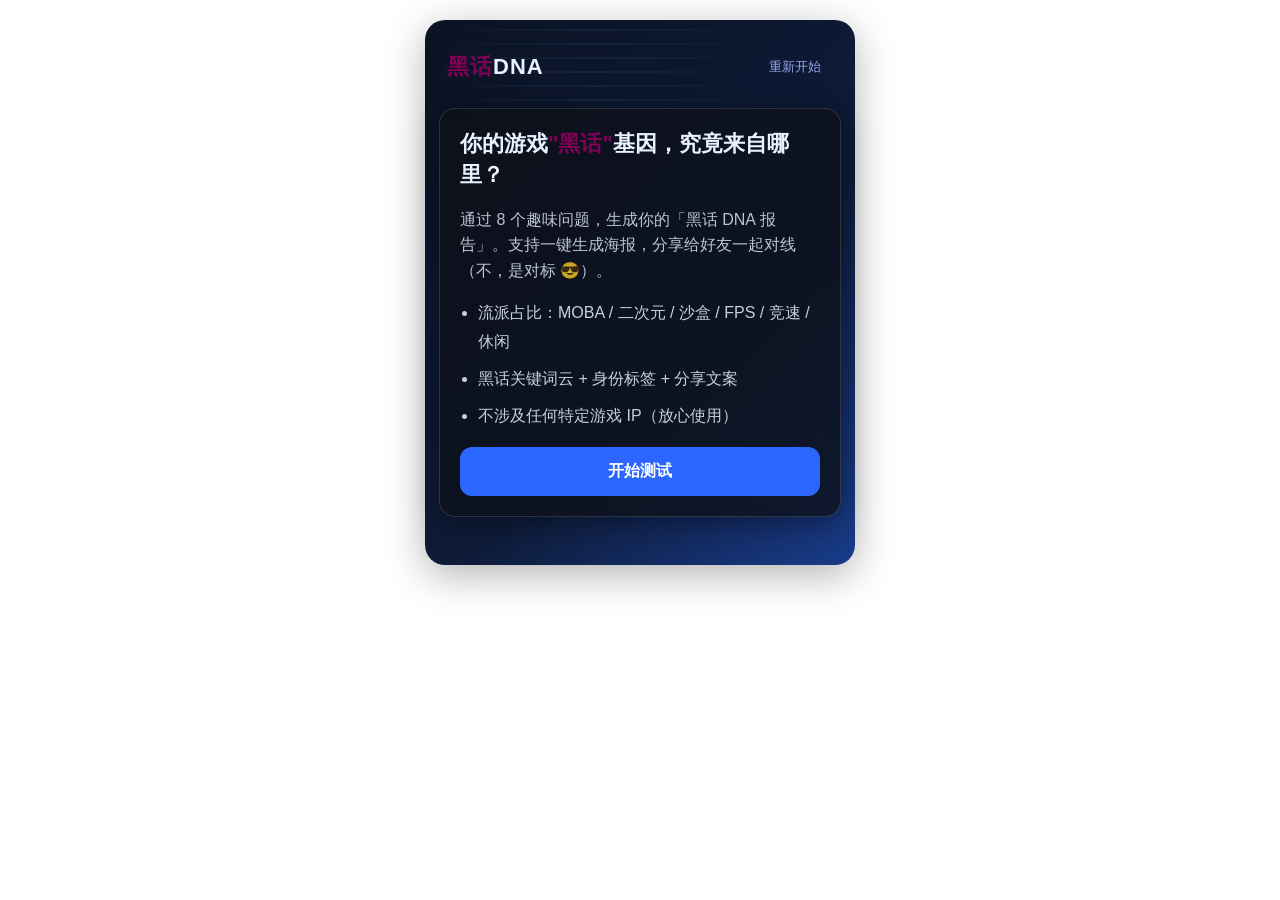
==== assets/blackspeak-dna.html @ cced80a9 "Sync Blackspeak DNA module integration and responsive fixes" ====
<!DOCTYPE html>
<html lang="zh-CN">
<head>
    <meta charset="UTF-8">
    <meta name="viewport" content="width=device-width, initial-scale=1.0">
    <title>黑话DNA测试</title>
    <style>
        body {
            margin: 0;
            padding: 0;
            box-sizing: border-box;
        }
        
        *, *::before, *::after {
            box-sizing: inherit;
        }
        
        /* 黑话DNA测试模块样式 */
        .blackspeak-dna-container {
            max-width: 430px;
            margin: 20px auto;
            padding: 16px 14px 48px;
            position: relative;
            background: linear-gradient(135deg, #0b1222, #0e1c3a 60%, #183b8a);
            border-radius: 20px;
            color: #E8F1FF;
            font-family: -apple-system, BlinkMacSystemFont, 'Segoe UI', Roboto, sans-serif;
            box-shadow: 0 10px 40px rgba(0, 0, 0, 0.3);
            box-sizing: border-box;
        }

        .dna-deco {
            position: absolute;
            left: 0;
            right: 0;
            top: 0;
            height: 200px;
            pointer-events: none;
            opacity: 0.6;
        }

        .dna-header {
            display: flex;
            justify-content: space-between;
            align-items: center;
            padding: 14px 8px 8px;
            position: relative;
            z-index: 2;
        }

        .dna-title {
            font-size: 22px;
            font-weight: 800;
            letter-spacing: 1px;
        }

        .dna-accent {
            color: #7F0056;
        }

        .dna-reset-btn {
            background: none;
            border: none;
            color: #9fb5ff;
            opacity: 0.9;
            cursor: pointer;
            padding: 8px 12px;
            border-radius: 8px;
            transition: all 0.3s ease;
        }

        .dna-reset-btn:hover {
            background: rgba(255, 255, 255, 0.1);
            opacity: 1;
        }

        .dna-card {
            background: rgba(13, 17, 26, 0.8);
            border: 1px solid rgba(255, 255, 255, 0.14);
            border-radius: 16px;
            padding: 20px;
            margin-top: 16px;
            backdrop-filter: blur(6px);
            box-shadow: 0 6px 30px rgba(0, 0, 0, 0.4);
            position: relative;
            z-index: 2;
        }

        .dna-big-text {
            font-size: 22px;
            line-height: 1.4;
            font-weight: 800;
            margin-bottom: 12px;
        }

        .dna-muted {
            opacity: 0.8;
            line-height: 1.6;
            margin-bottom: 16px;
        }

        .dna-bullets {
            opacity: 0.85;
            line-height: 1.8;
            margin: 8px 0 16px 18px;
            padding-left: 0;
        }

        .dna-bullets li {
            margin-bottom: 8px;
        }

        .dna-primary-btn {
            background: #2b67ff;
            border: none;
            color: #fff;
            padding: 14px 24px;
            border-radius: 12px;
            font-weight: 700;
            cursor: pointer;
            font-size: 16px;
            width: 100%;
            transition: all 0.3s ease;
        }

        .dna-primary-btn:hover {
            background: #1e4fd9;
            transform: translateY(-2px);
            box-shadow: 0 8px 25px rgba(43, 103, 255, 0.3);
        }

        .dna-step {
            opacity: 0.8;
            font-size: 12px;
            margin-bottom: 8px;
        }

        .dna-qtitle {
            font-size: 18px;
            font-weight: 800;
            margin-bottom: 10px;
        }

        .dna-qsub {
            opacity: 0.7;
            margin-bottom: 12px;
        }

        .dna-options {
            display: grid;
            grid-template-columns: 1fr;
            gap: 10px;
            margin-bottom: 16px;
        }

        .dna-option {
            width: 100%;
            text-align: left;
            background: rgba(255, 255, 255, 0.08);
            border: 1px solid rgba(255, 255, 255, 0.18);
            border-radius: 12px;
            padding: 12px 14px;
            color: #e8f1ff;
            cursor: pointer;
            transition: all 0.3s ease;
        }

        .dna-option:hover {
            background: rgba(255, 255, 255, 0.12);
        }

        .dna-option.active {
            outline: 2px solid #5cc3ff;
            background: rgba(255, 255, 255, 0.14);
        }

        .dna-actions {
            display: flex;
            gap: 10px;
            justify-content: space-between;
            margin-top: 14px;
        }

        .dna-ghost-btn {
            background: rgba(255, 255, 255, 0.12);
            border: 1px solid rgba(255, 255, 255, 0.22);
            color: #dce7ff;
            padding: 12px 16px;
            border-radius: 12px;
            cursor: pointer;
            transition: all 0.3s ease;
        }

        .dna-ghost-btn:hover {
            background: rgba(255, 255, 255, 0.18);
        }

        .dna-ghost-btn:disabled {
            opacity: 0.5;
            cursor: not-allowed;
        }

        .dna-progress {
            height: 6px;
            background: rgba(255, 255, 255, 0.12);
            border-radius: 99px;
            margin-top: 10px;
            overflow: hidden;
        }

        .dna-progress-bar {
            height: 100%;
            border-radius: 99px;
            background: #5cc3ff;
            transition: width 0.3s ease;
        }

        .dna-report-title {
            font-weight: 900;
            font-size: 18px;
            margin-bottom: 16px;
            letter-spacing: 0.5px;
            text-align: center;
        }

        .dna-ring-wrap {
            position: relative;
            width: 200px;
            height: 200px;
            margin: 20px auto;
        }

        .dna-ring-center {
            position: absolute;
            left: 0;
            top: 0;
            width: 100%;
            height: 100%;
            display: flex;
            flex-direction: column;
            align-items: center;
            justify-content: center;
        }

        .dna-center-label {
            opacity: 0.6;
            font-size: 12px;
        }

        .dna-center-genre {
            font-size: 22px;
            font-weight: 900;
            margin-top: 2px;
            color: #5cc3ff;
        }

        .dna-center-percent {
            opacity: 0.9;
            margin-top: 4px;
        }

        .dna-badges {
            display: flex;
            gap: 8px;
            flex-wrap: wrap;
            justify-content: center;
            margin: 16px 0;
        }

        .dna-badge {
            display: flex;
            align-items: center;
            gap: 6px;
            background: rgba(255, 255, 255, 0.1);
            border: 1px solid rgba(255, 255, 255, 0.18);
            padding: 6px 10px;
            border-radius: 9999px;
            font-size: 14px;
        }

        .dna-badge-dot {
            width: 6px;
            height: 6px;
            border-radius: 6px;
            background: #5cc3ff;
        }

        .dna-tag-cloud {
            display: flex;
            flex-wrap: wrap;
            gap: 8px;
            justify-content: center;
            margin: 16px 0;
        }

        .dna-chip {
            background: rgba(255, 255, 255, 0.1);
            border: 1px solid rgba(255, 255, 255, 0.18);
            padding: 6px 10px;
            border-radius: 999px;
            font-size: 12px;
        }

        .dna-panel {
            background: rgba(0, 0, 0, 0.26);
            border: 1px dashed rgba(255, 255, 255, 0.26);
            border-radius: 12px;
            padding: 12px;
            margin-top: 12px;
        }

        .dna-panel-title {
            opacity: 0.7;
            margin-bottom: 6px;
            font-size: 12px;
            font-weight: 600;
        }

        .dna-jargon {
            opacity: 0.95;
            line-height: 1.7;
        }

        .dna-copy {
            opacity: 0.9;
            line-height: 1.6;
        }

        /* 响应式设计 */
        @media (max-width: 768px) {
            .blackspeak-dna-container {
                padding: 16px;
                min-height: auto;
            }
            
            .dna-card {
                padding: 24px;
                margin: 16px 0;
            }
            
            .dna-title {
                font-size: 24px;
            }
            
            .dna-center-percent {
                font-size: 36px;
            }
            
            .dna-badges {
                gap: 8px;
            }
            
            .dna-badge {
                font-size: 12px;
                padding: 6px 12px;
            }
        }
        
        @media (max-width: 480px) {
            .blackspeak-dna-container {
                margin: 10px;
                padding: 12px 10px 32px;
                min-height: auto;
            }

            .dna-title {
                font-size: 20px;
            }

            .dna-big-text {
                font-size: 20px;
            }

            .dna-card {
                padding: 16px;
            }
            
            .dna-center-percent {
                font-size: 32px;
            }
            
            .dna-button-group {
                flex-direction: column;
            }
            
            .dna-option {
                padding: 14px 16px;
                font-size: 15px;
            }
            
            .dna-question-title {
                font-size: 20px;
            }
        }

        /* 隐藏类 */
        .dna-hidden {
            display: none;
        }
    </style>
</head>
<body>
    <div class="blackspeak-dna-container" id="dnaContainer">
        <!-- 装饰背景 -->
        <svg class="dna-deco" viewBox="0 0 375 200" preserveAspectRatio="none" aria-hidden="true">
            <defs>
                <linearGradient id="glow" x1="0" y1="0" x2="1" y2="0">
                    <stop offset="0%" stop-color="#5cc3ff" stop-opacity="0.0" />
                    <stop offset="50%" stop-color="#5cc3ff" stop-opacity="0.3" />
                    <stop offset="100%" stop-color="#5cc3ff" stop-opacity="0" />
                </linearGradient>
            </defs>
            <path d="M0 10 H 320 q 20 0 20 20 V 200" stroke="url(#glow)" stroke-width="1" fill="none" />
            <path d="M0 24 H 320 q 20 0 20 20 V 200" stroke="url(#glow)" stroke-width="1" fill="none" />
            <path d="M0 38 H 320 q 20 0 20 20 V 200" stroke="url(#glow)" stroke-width="1" fill="none" />
            <path d="M0 52 H 320 q 20 0 20 20 V 200" stroke="url(#glow)" stroke-width="1" fill="none" />
            <path d="M0 66 H 320 q 20 0 20 20 V 200" stroke="url(#glow)" stroke-width="1" fill="none" />
            <path d="M0 80 H 320 q 20 0 20 20 V 200" stroke="url(#glow)" stroke-width="1" fill="none" />
        </svg>

        <!-- 头部 -->
        <div class="dna-header">
            <div class="dna-title">
                <span class="dna-accent">黑话</span>DNA
            </div>
            <button class="dna-reset-btn" onclick="resetTest()">重新开始</button>
        </div>

        <!-- 介绍页面 -->
        <div class="dna-card" id="introCard">
            <div class="dna-big-text">
                你的游戏<span class="dna-accent">"黑话"</span>基因，究竟来自哪里？
            </div>
            <p class="dna-muted">通过 8 个趣味问题，生成你的「黑话 DNA 报告」。支持一键生成海报，分享给好友一起对线（不，是对标 😎）。</p>
            <ul class="dna-bullets">
                <li>流派占比：MOBA / 二次元 / 沙盒 / FPS / 竞速 / 休闲</li>
                <li>黑话关键词云 + 身份标签 + 分享文案</li>
                <li>不涉及任何特定游戏 IP（放心使用）</li>
            </ul>
            <button class="dna-primary-btn" onclick="startTest()">开始测试</button>
        </div>

        <!-- 问题页面 -->
        <div class="dna-card dna-hidden" id="quizCard">
            <div class="dna-step" id="stepInfo">问题 1 / 8</div>
            <div class="dna-qtitle" id="questionTitle">你最喜欢哪种游戏类型？</div>
            <div class="dna-qsub dna-hidden" id="questionSubtitle"></div>
            <div class="dna-options" id="optionsContainer">
                <!-- 选项将通过JavaScript动态生成 -->
            </div>
            <div class="dna-actions">
                <button class="dna-ghost-btn" onclick="prevQuestion()" id="prevBtn" disabled>上一步</button>
                <button class="dna-primary-btn" onclick="nextQuestion()" id="nextBtn" disabled>下一步</button>
            </div>
            <div class="dna-progress">
                <div class="dna-progress-bar" id="progressBar" style="width: 12.5%"></div>
            </div>
        </div>

        <!-- 报告页面 -->
        <div class="dna-card dna-hidden" id="reportCard">
            <div class="dna-report-title">你的黑话 DNA 报告</div>
            
            <div class="dna-ring-wrap">
                <svg width="200" height="200" viewBox="0 0 200 200" id="donutChart">
                    <circle cx="100" cy="100" r="80" stroke="rgba(255,255,255,0.1)" stroke-width="20" fill="none" />
                </svg>
                <div class="dna-ring-center">
                    <div class="dna-center-label">TOP</div>
                    <div class="dna-center-genre" id="topGenre">MOBA</div>
                    <div class="dna-center-percent" id="topPercent">0%</div>
                </div>
            </div>

            <div class="dna-badges" id="badgesContainer">
                <!-- 徽章将通过JavaScript动态生成 -->
            </div>

            <div class="dna-tag-cloud" id="tagCloud">
                <!-- 标签将通过JavaScript动态生成 -->
            </div>

            <div class="dna-panel">
                <div class="dna-panel-title">黑话片段 · 随机采样</div>
                <p class="dna-jargon" id="jargonSample">别送！稳住节奏 · 抽卡玄学，今天必不歪 · 今晚继续开荒搭家</p>
            </div>

            <div class="dna-panel">
                <div class="dna-panel-title">自动生成分享文案</div>
                <p class="dna-copy" id="shareCopy">我是一个标准的 MOBA 玩家，节奏感拉满！测测你的游戏黑话基因吧~</p>
            </div>

            <div class="dna-actions">
                <button class="dna-ghost-btn" onclick="resetTest()">重新测试</button>
                <button class="dna-primary-btn" onclick="shareResult()">分享结果</button>
            </div>
        </div>
    </div>

    <script src="blackspeak-dna.js"></script>
</body>
</html>
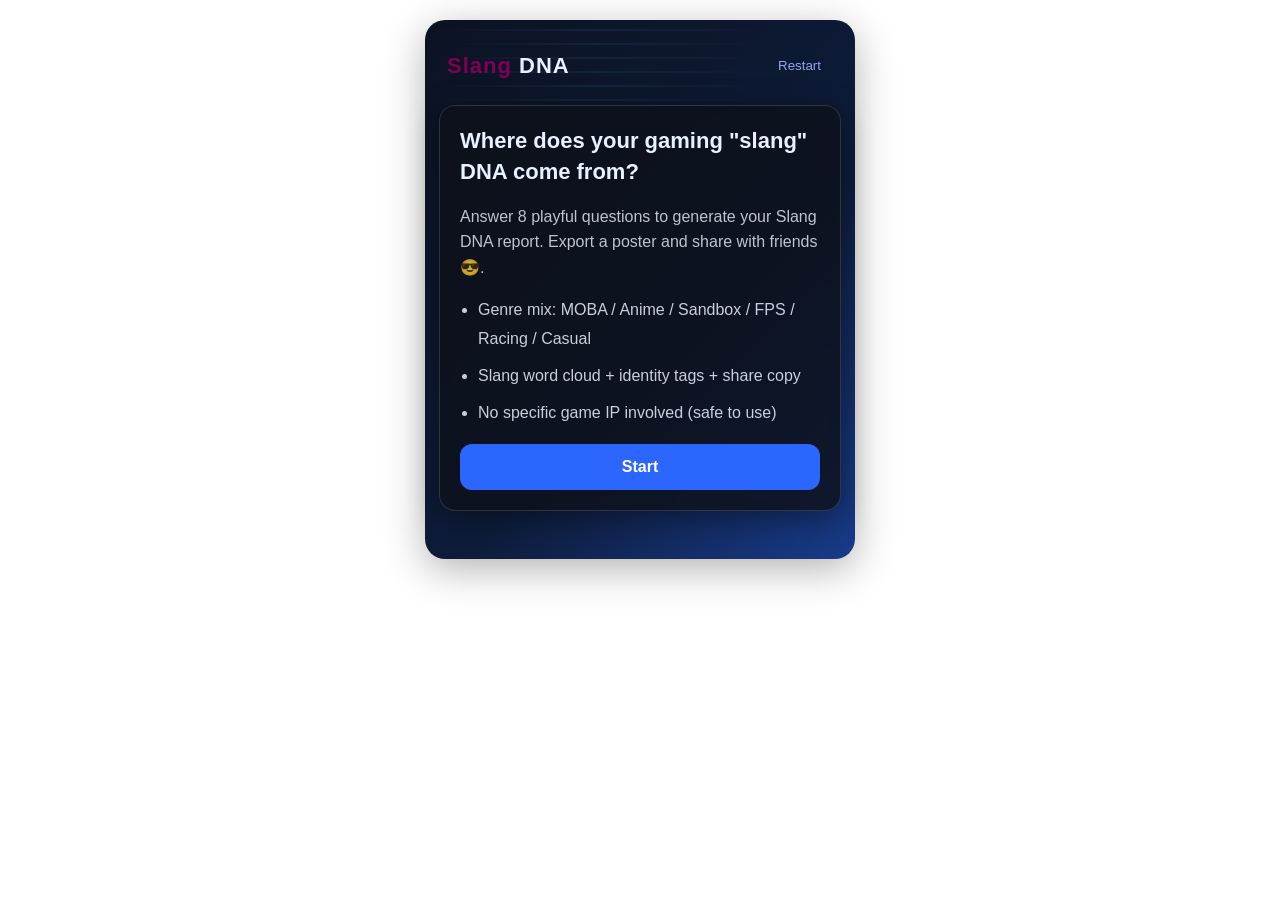
==== commit c423a69e: "Sync: English AI prompt & UI i18n; popular words language switching" ====
--- a/assets/blackspeak-dna.html
+++ b/assets/blackspeak-dna.html
@@ -497,6 +497,23 @@
         </div>
     </div>
 
+    <script src="i18n.js"></script>
+    <script>
+      // 同步父页面语言（通过 localStorage storage 事件）
+      document.addEventListener('DOMContentLoaded', function(){
+        try {
+          const cached = localStorage.getItem('site_lang');
+          if (cached && window.i18n) {
+            i18n.setLang(cached);
+          }
+        } catch (e) {}
+        window.addEventListener('storage', function(e){
+          if (e.key === 'site_lang' && window.i18n){
+            i18n.setLang(e.newValue);
+          }
+        });
+      });
+    </script>
     <script src="blackspeak-dna.js"></script>
 </body>
 </html>
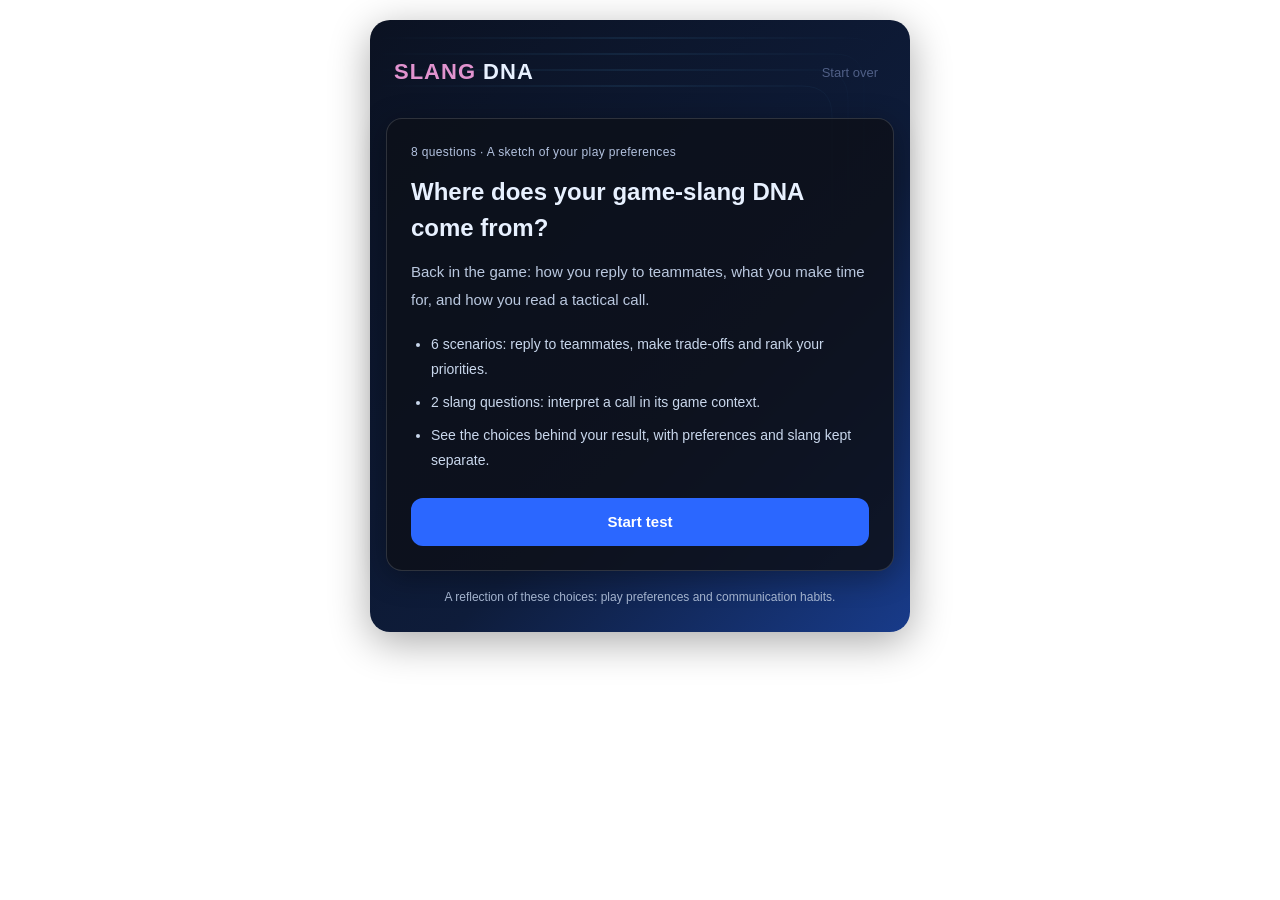
==== commit 5b05a73e: "Publish refined GameSlang experience with verified Pages deployment" ====
--- a/assets/blackspeak-dna.html
+++ b/assets/blackspeak-dna.html
@@ -1,519 +1,64 @@
 <!DOCTYPE html>
 <html lang="zh-CN">
 <head>
-    <meta charset="UTF-8">
-    <meta name="viewport" content="width=device-width, initial-scale=1.0">
-    <title>黑话DNA测试</title>
-    <style>
-        body {
-            margin: 0;
-            padding: 0;
-            box-sizing: border-box;
-        }
-        
-        *, *::before, *::after {
-            box-sizing: inherit;
-        }
-        
-        /* 黑话DNA测试模块样式 */
-        .blackspeak-dna-container {
-            max-width: 430px;
-            margin: 20px auto;
-            padding: 16px 14px 48px;
-            position: relative;
-            background: linear-gradient(135deg, #0b1222, #0e1c3a 60%, #183b8a);
-            border-radius: 20px;
-            color: #E8F1FF;
-            font-family: -apple-system, BlinkMacSystemFont, 'Segoe UI', Roboto, sans-serif;
-            box-shadow: 0 10px 40px rgba(0, 0, 0, 0.3);
-            box-sizing: border-box;
-        }
-
-        .dna-deco {
-            position: absolute;
-            left: 0;
-            right: 0;
-            top: 0;
-            height: 200px;
-            pointer-events: none;
-            opacity: 0.6;
-        }
-
-        .dna-header {
-            display: flex;
-            justify-content: space-between;
-            align-items: center;
-            padding: 14px 8px 8px;
-            position: relative;
-            z-index: 2;
-        }
-
-        .dna-title {
-            font-size: 22px;
-            font-weight: 800;
-            letter-spacing: 1px;
-        }
-
-        .dna-accent {
-            color: #7F0056;
-        }
-
-        .dna-reset-btn {
-            background: none;
-            border: none;
-            color: #9fb5ff;
-            opacity: 0.9;
-            cursor: pointer;
-            padding: 8px 12px;
-            border-radius: 8px;
-            transition: all 0.3s ease;
-        }
-
-        .dna-reset-btn:hover {
-            background: rgba(255, 255, 255, 0.1);
-            opacity: 1;
-        }
-
-        .dna-card {
-            background: rgba(13, 17, 26, 0.8);
-            border: 1px solid rgba(255, 255, 255, 0.14);
-            border-radius: 16px;
-            padding: 20px;
-            margin-top: 16px;
-            backdrop-filter: blur(6px);
-            box-shadow: 0 6px 30px rgba(0, 0, 0, 0.4);
-            position: relative;
-            z-index: 2;
-        }
-
-        .dna-big-text {
-            font-size: 22px;
-            line-height: 1.4;
-            font-weight: 800;
-            margin-bottom: 12px;
-        }
-
-        .dna-muted {
-            opacity: 0.8;
-            line-height: 1.6;
-            margin-bottom: 16px;
-        }
-
-        .dna-bullets {
-            opacity: 0.85;
-            line-height: 1.8;
-            margin: 8px 0 16px 18px;
-            padding-left: 0;
-        }
-
-        .dna-bullets li {
-            margin-bottom: 8px;
-        }
-
-        .dna-primary-btn {
-            background: #2b67ff;
-            border: none;
-            color: #fff;
-            padding: 14px 24px;
-            border-radius: 12px;
-            font-weight: 700;
-            cursor: pointer;
-            font-size: 16px;
-            width: 100%;
-            transition: all 0.3s ease;
-        }
-
-        .dna-primary-btn:hover {
-            background: #1e4fd9;
-            transform: translateY(-2px);
-            box-shadow: 0 8px 25px rgba(43, 103, 255, 0.3);
-        }
-
-        .dna-step {
-            opacity: 0.8;
-            font-size: 12px;
-            margin-bottom: 8px;
-        }
-
-        .dna-qtitle {
-            font-size: 18px;
-            font-weight: 800;
-            margin-bottom: 10px;
-        }
-
-        .dna-qsub {
-            opacity: 0.7;
-            margin-bottom: 12px;
-        }
-
-        .dna-options {
-            display: grid;
-            grid-template-columns: 1fr;
-            gap: 10px;
-            margin-bottom: 16px;
-        }
-
-        .dna-option {
-            width: 100%;
-            text-align: left;
-            background: rgba(255, 255, 255, 0.08);
-            border: 1px solid rgba(255, 255, 255, 0.18);
-            border-radius: 12px;
-            padding: 12px 14px;
-            color: #e8f1ff;
-            cursor: pointer;
-            transition: all 0.3s ease;
-        }
-
-        .dna-option:hover {
-            background: rgba(255, 255, 255, 0.12);
-        }
-
-        .dna-option.active {
-            outline: 2px solid #5cc3ff;
-            background: rgba(255, 255, 255, 0.14);
-        }
-
-        .dna-actions {
-            display: flex;
-            gap: 10px;
-            justify-content: space-between;
-            margin-top: 14px;
-        }
-
-        .dna-ghost-btn {
-            background: rgba(255, 255, 255, 0.12);
-            border: 1px solid rgba(255, 255, 255, 0.22);
-            color: #dce7ff;
-            padding: 12px 16px;
-            border-radius: 12px;
-            cursor: pointer;
-            transition: all 0.3s ease;
-        }
-
-        .dna-ghost-btn:hover {
-            background: rgba(255, 255, 255, 0.18);
-        }
-
-        .dna-ghost-btn:disabled {
-            opacity: 0.5;
-            cursor: not-allowed;
-        }
-
-        .dna-progress {
-            height: 6px;
-            background: rgba(255, 255, 255, 0.12);
-            border-radius: 99px;
-            margin-top: 10px;
-            overflow: hidden;
-        }
-
-        .dna-progress-bar {
-            height: 100%;
-            border-radius: 99px;
-            background: #5cc3ff;
-            transition: width 0.3s ease;
-        }
-
-        .dna-report-title {
-            font-weight: 900;
-            font-size: 18px;
-            margin-bottom: 16px;
-            letter-spacing: 0.5px;
-            text-align: center;
-        }
-
-        .dna-ring-wrap {
-            position: relative;
-            width: 200px;
-            height: 200px;
-            margin: 20px auto;
-        }
-
-        .dna-ring-center {
-            position: absolute;
-            left: 0;
-            top: 0;
-            width: 100%;
-            height: 100%;
-            display: flex;
-            flex-direction: column;
-            align-items: center;
-            justify-content: center;
-        }
-
-        .dna-center-label {
-            opacity: 0.6;
-            font-size: 12px;
-        }
-
-        .dna-center-genre {
-            font-size: 22px;
-            font-weight: 900;
-            margin-top: 2px;
-            color: #5cc3ff;
-        }
-
-        .dna-center-percent {
-            opacity: 0.9;
-            margin-top: 4px;
-        }
-
-        .dna-badges {
-            display: flex;
-            gap: 8px;
-            flex-wrap: wrap;
-            justify-content: center;
-            margin: 16px 0;
-        }
-
-        .dna-badge {
-            display: flex;
-            align-items: center;
-            gap: 6px;
-            background: rgba(255, 255, 255, 0.1);
-            border: 1px solid rgba(255, 255, 255, 0.18);
-            padding: 6px 10px;
-            border-radius: 9999px;
-            font-size: 14px;
-        }
-
-        .dna-badge-dot {
-            width: 6px;
-            height: 6px;
-            border-radius: 6px;
-            background: #5cc3ff;
-        }
-
-        .dna-tag-cloud {
-            display: flex;
-            flex-wrap: wrap;
-            gap: 8px;
-            justify-content: center;
-            margin: 16px 0;
-        }
-
-        .dna-chip {
-            background: rgba(255, 255, 255, 0.1);
-            border: 1px solid rgba(255, 255, 255, 0.18);
-            padding: 6px 10px;
-            border-radius: 999px;
-            font-size: 12px;
-        }
-
-        .dna-panel {
-            background: rgba(0, 0, 0, 0.26);
-            border: 1px dashed rgba(255, 255, 255, 0.26);
-            border-radius: 12px;
-            padding: 12px;
-            margin-top: 12px;
-        }
-
-        .dna-panel-title {
-            opacity: 0.7;
-            margin-bottom: 6px;
-            font-size: 12px;
-            font-weight: 600;
-        }
-
-        .dna-jargon {
-            opacity: 0.95;
-            line-height: 1.7;
-        }
-
-        .dna-copy {
-            opacity: 0.9;
-            line-height: 1.6;
-        }
-
-        /* 响应式设计 */
-        @media (max-width: 768px) {
-            .blackspeak-dna-container {
-                padding: 16px;
-                min-height: auto;
-            }
-            
-            .dna-card {
-                padding: 24px;
-                margin: 16px 0;
-            }
-            
-            .dna-title {
-                font-size: 24px;
-            }
-            
-            .dna-center-percent {
-                font-size: 36px;
-            }
-            
-            .dna-badges {
-                gap: 8px;
-            }
-            
-            .dna-badge {
-                font-size: 12px;
-                padding: 6px 12px;
-            }
-        }
-        
-        @media (max-width: 480px) {
-            .blackspeak-dna-container {
-                margin: 10px;
-                padding: 12px 10px 32px;
-                min-height: auto;
-            }
-
-            .dna-title {
-                font-size: 20px;
-            }
-
-            .dna-big-text {
-                font-size: 20px;
-            }
-
-            .dna-card {
-                padding: 16px;
-            }
-            
-            .dna-center-percent {
-                font-size: 32px;
-            }
-            
-            .dna-button-group {
-                flex-direction: column;
-            }
-            
-            .dna-option {
-                padding: 14px 16px;
-                font-size: 15px;
-            }
-            
-            .dna-question-title {
-                font-size: 20px;
-            }
-        }
-
-        /* 隐藏类 */
-        .dna-hidden {
-            display: none;
-        }
-    </style>
+  <meta charset="UTF-8">
+  <meta name="viewport" content="width=device-width, initial-scale=1.0">
+  <title>黑话 DNA 测试</title>
+  <link rel="stylesheet" href="quiz-refinements.css">
 </head>
 <body>
-    <div class="blackspeak-dna-container" id="dnaContainer">
-        <!-- 装饰背景 -->
-        <svg class="dna-deco" viewBox="0 0 375 200" preserveAspectRatio="none" aria-hidden="true">
-            <defs>
-                <linearGradient id="glow" x1="0" y1="0" x2="1" y2="0">
-                    <stop offset="0%" stop-color="#5cc3ff" stop-opacity="0.0" />
-                    <stop offset="50%" stop-color="#5cc3ff" stop-opacity="0.3" />
-                    <stop offset="100%" stop-color="#5cc3ff" stop-opacity="0" />
-                </linearGradient>
-            </defs>
-            <path d="M0 10 H 320 q 20 0 20 20 V 200" stroke="url(#glow)" stroke-width="1" fill="none" />
-            <path d="M0 24 H 320 q 20 0 20 20 V 200" stroke="url(#glow)" stroke-width="1" fill="none" />
-            <path d="M0 38 H 320 q 20 0 20 20 V 200" stroke="url(#glow)" stroke-width="1" fill="none" />
-            <path d="M0 52 H 320 q 20 0 20 20 V 200" stroke="url(#glow)" stroke-width="1" fill="none" />
-            <path d="M0 66 H 320 q 20 0 20 20 V 200" stroke="url(#glow)" stroke-width="1" fill="none" />
-            <path d="M0 80 H 320 q 20 0 20 20 V 200" stroke="url(#glow)" stroke-width="1" fill="none" />
-        </svg>
-
-        <!-- 头部 -->
-        <div class="dna-header">
-            <div class="dna-title">
-                <span class="dna-accent">黑话</span>DNA
-            </div>
-            <button class="dna-reset-btn" onclick="resetTest()">重新开始</button>
-        </div>
-
-        <!-- 介绍页面 -->
-        <div class="dna-card" id="introCard">
-            <div class="dna-big-text">
-                你的游戏<span class="dna-accent">"黑话"</span>基因，究竟来自哪里？
-            </div>
-            <p class="dna-muted">通过 8 个趣味问题，生成你的「黑话 DNA 报告」。支持一键生成海报，分享给好友一起对线（不，是对标 😎）。</p>
-            <ul class="dna-bullets">
-                <li>流派占比：MOBA / 二次元 / 沙盒 / FPS / 竞速 / 休闲</li>
-                <li>黑话关键词云 + 身份标签 + 分享文案</li>
-                <li>不涉及任何特定游戏 IP（放心使用）</li>
-            </ul>
-            <button class="dna-primary-btn" onclick="startTest()">开始测试</button>
-        </div>
-
-        <!-- 问题页面 -->
-        <div class="dna-card dna-hidden" id="quizCard">
-            <div class="dna-step" id="stepInfo">问题 1 / 8</div>
-            <div class="dna-qtitle" id="questionTitle">你最喜欢哪种游戏类型？</div>
-            <div class="dna-qsub dna-hidden" id="questionSubtitle"></div>
-            <div class="dna-options" id="optionsContainer">
-                <!-- 选项将通过JavaScript动态生成 -->
-            </div>
-            <div class="dna-actions">
-                <button class="dna-ghost-btn" onclick="prevQuestion()" id="prevBtn" disabled>上一步</button>
-                <button class="dna-primary-btn" onclick="nextQuestion()" id="nextBtn" disabled>下一步</button>
-            </div>
-            <div class="dna-progress">
-                <div class="dna-progress-bar" id="progressBar" style="width: 12.5%"></div>
-            </div>
-        </div>
-
-        <!-- 报告页面 -->
-        <div class="dna-card dna-hidden" id="reportCard">
-            <div class="dna-report-title">你的黑话 DNA 报告</div>
-            
-            <div class="dna-ring-wrap">
-                <svg width="200" height="200" viewBox="0 0 200 200" id="donutChart">
-                    <circle cx="100" cy="100" r="80" stroke="rgba(255,255,255,0.1)" stroke-width="20" fill="none" />
-                </svg>
-                <div class="dna-ring-center">
-                    <div class="dna-center-label">TOP</div>
-                    <div class="dna-center-genre" id="topGenre">MOBA</div>
-                    <div class="dna-center-percent" id="topPercent">0%</div>
-                </div>
-            </div>
-
-            <div class="dna-badges" id="badgesContainer">
-                <!-- 徽章将通过JavaScript动态生成 -->
-            </div>
-
-            <div class="dna-tag-cloud" id="tagCloud">
-                <!-- 标签将通过JavaScript动态生成 -->
-            </div>
-
-            <div class="dna-panel">
-                <div class="dna-panel-title">黑话片段 · 随机采样</div>
-                <p class="dna-jargon" id="jargonSample">别送！稳住节奏 · 抽卡玄学，今天必不歪 · 今晚继续开荒搭家</p>
-            </div>
-
-            <div class="dna-panel">
-                <div class="dna-panel-title">自动生成分享文案</div>
-                <p class="dna-copy" id="shareCopy">我是一个标准的 MOBA 玩家，节奏感拉满！测测你的游戏黑话基因吧~</p>
-            </div>
-
-            <div class="dna-actions">
-                <button class="dna-ghost-btn" onclick="resetTest()">重新测试</button>
-                <button class="dna-primary-btn" onclick="shareResult()">分享结果</button>
-            </div>
-        </div>
-    </div>
-
-    <script src="i18n.js"></script>
-    <script>
-      // 同步父页面语言（通过 localStorage storage 事件）
-      document.addEventListener('DOMContentLoaded', function(){
-        try {
-          const cached = localStorage.getItem('site_lang');
-          if (cached && window.i18n) {
-            i18n.setLang(cached);
-          }
-        } catch (e) {}
-        window.addEventListener('storage', function(e){
-          if (e.key === 'site_lang' && window.i18n){
-            i18n.setLang(e.newValue);
-          }
-        });
-      });
-    </script>
-    <script src="blackspeak-dna.js"></script>
+  <main class="blackspeak-dna-container" id="dnaContainer">
+    <svg class="dna-deco" viewBox="0 0 540 200" preserveAspectRatio="none" aria-hidden="true">
+      <defs><linearGradient id="glow"><stop stop-color="#5cc3ff" stop-opacity="0"/><stop offset=".5" stop-color="#5cc3ff" stop-opacity=".3"/><stop offset="1" stop-color="#5cc3ff" stop-opacity="0"/></linearGradient></defs>
+      <path d="M0 18H480q30 0 30 30v152 M0 34H464q30 0 30 30v136 M0 50H448q30 0 30 30v120 M0 66H432q30 0 30 30v104" fill="none" stroke="url(#glow)"/>
+    </svg>
+    <header class="dna-header">
+      <div class="dna-title"><span class="dna-accent" id="brandLabel">黑话</span> DNA</div>
+      <button class="dna-reset-btn" id="headerReset" type="button">重新开始</button>
+    </header>
+    <section class="dna-card" id="introCard" aria-labelledby="introTitle">
+      <div class="dna-step" id="introEyebrow">8 个问题 · 一份游戏偏好速写</div>
+      <h1 class="dna-big-text" id="introTitle">你的游戏“黑话”基因，究竟来自哪里？</h1>
+      <p class="dna-muted" id="introDescription">回到你熟悉的游戏现场：怎样回复队友，把时间留给什么，能否听懂一条战术指令。</p>
+      <ul class="dna-bullets" id="introBullets"></ul>
+      <p class="dna-note" id="savedNote" hidden></p>
+      <button class="dna-primary-btn" id="startBtn" type="button">开始测试</button>
+    </section>
+    <section class="dna-card dna-hidden" id="quizCard" aria-labelledby="questionTitle">
+      <div class="dna-step-row"><span class="dna-step" id="stepInfo">问题 1 / 8</span><span class="dna-type" id="questionType"></span></div>
+      <div class="dna-progress" id="progressTrack" role="progressbar" aria-valuemin="0" aria-valuemax="8" aria-valuenow="0"><div class="dna-progress-bar" id="progressBar"></div></div>
+      <h2 class="dna-qtitle" id="questionTitle" tabindex="-1"></h2>
+      <p class="dna-qsub" id="questionSubtitle"></p>
+      <blockquote class="dna-context" id="questionContext" hidden></blockquote>
+      <div class="dna-options" id="optionsContainer" aria-labelledby="questionTitle"></div>
+      <div class="dna-ranking" id="rankingContainer" hidden></div>
+      <p class="dna-answer-status" id="answerStatus" role="status" aria-live="polite"></p>
+      <div class="dna-actions">
+        <button class="dna-ghost-btn" id="prevBtn" type="button">上一步</button>
+        <button class="dna-primary-btn" id="nextBtn" type="button" disabled>下一步</button>
+      </div>
+    </section>
+    <section class="dna-card dna-hidden" id="reportCard" aria-labelledby="reportTitle">
+      <h2 class="dna-report-title" id="reportTitle" tabindex="-1">你的黑话 DNA 报告</h2>
+      <p class="dna-note dna-centered" id="reportCaption"></p>
+      <div class="dna-ring-wrap">
+        <svg viewBox="0 0 200 200" id="donutChart" aria-hidden="true"></svg>
+        <div class="dna-ring-center"><span class="dna-center-label" id="ringLabel"></span><strong class="dna-center-genre" id="topGenre"></strong><span class="dna-center-percent" id="topPercent"></span></div>
+      </div>
+      <div class="dna-badges" id="badgesContainer"></div>
+      <section class="dna-panel"><h3 class="dna-panel-title" id="evidenceTitle"></h3><div id="evidenceContainer"></div></section>
+      <section class="dna-panel"><h3 class="dna-panel-title" id="communicationTitle"></h3><p class="dna-result-lead" id="communicationSummary"></p><div id="communicationEvidence"></div></section>
+      <section class="dna-panel"><h3 class="dna-panel-title" id="gamesTitle"></h3><div id="gamesContainer"></div></section>
+      <section class="dna-panel"><h3 class="dna-panel-title" id="knowledgeTitle"></h3><p class="dna-result-lead" id="knowledgeSummary"></p><div id="knowledgeContainer"></div></section>
+      <section class="dna-panel"><h3 class="dna-panel-title" id="shareTitle"></h3><p class="dna-copy" id="shareCopy"></p></section>
+      <div class="dna-actions"><button class="dna-ghost-btn" id="reportReset" type="button">重新测试</button><button class="dna-primary-btn" id="shareBtn" type="button">复制结果</button></div>
+      <p class="dna-answer-status" id="shareStatus" role="status" aria-live="polite"></p>
+    </section>
+    <p class="dna-footer" id="quizFooter"></p>
+  </main>
+  <script src="i18n.js"></script>
+  <script src="quiz-content.js"></script>
+  <script src="quiz-model.js"></script>
+  <script src="blackspeak-dna.js"></script>
 </body>
-</html>+</html>
--- a/assets/quiz-refinements.css
+++ b/assets/quiz-refinements.css
@@ -0,0 +1,96 @@
+/* Keep the original navy cards, blue actions and ring report. */
+:root { font-family:-apple-system,BlinkMacSystemFont,"Segoe UI","Microsoft YaHei",sans-serif; }
+* { box-sizing:border-box; }
+body { margin:0; color:#e8f1ff; background:transparent; }
+button { font:inherit; cursor:pointer; touch-action:manipulation; }
+button:disabled { cursor:default; opacity:.4; }
+button:focus-visible,summary:focus-visible { outline:2px solid #e7a5da; outline-offset:4px; }
+[tabindex="-1"]:focus { outline:none; }
+[hidden],.dna-hidden { display:none!important; }
+h1,h2,h3,p { margin:0; }
+.blackspeak-dna-container { max-width:540px; margin:20px auto; padding:16px 16px 24px; position:relative; border-radius:20px; background:linear-gradient(135deg,#0b1222,#0e1c3a 60%,#183b8a); box-shadow:0 10px 40px #0005; overflow-wrap:anywhere; }
+.dna-deco { position:absolute; top:0; left:0; width:100%; height:200px; opacity:.6; pointer-events:none; }
+.dna-header { display:flex; align-items:center; justify-content:space-between; gap:12px; padding:14px 8px 8px; position:relative; }
+.dna-title { font-size:22px; font-weight:800; letter-spacing:1px; }
+.dna-accent { color:#e193cf; }
+.dna-reset-btn { border:0; border-radius:8px; padding:10px 8px; min-height:44px; flex-shrink:0; background:transparent; color:#b2c6ff; font-size:13px; }
+.dna-reset-btn:hover { background:#ffffff12; }
+.dna-card { position:relative; background:rgba(13,17,26,.86); border:1px solid #ffffff24; border-radius:16px; padding:24px; margin-top:16px; box-shadow:0 6px 30px #0005; }
+.dna-big-text { font-size:24px; line-height:1.5; font-weight:800; margin:12px 0; }
+.dna-muted { color:#bac8df; line-height:1.85; font-size:15px; }
+.dna-bullets { color:#c9d7ec; line-height:1.8; font-size:14px; padding-left:20px; margin:18px 0 24px; }
+.dna-bullets li+li { margin-top:8px; }
+.dna-note,.dna-footer { color:#a8b8d3; font-size:12px; line-height:1.7; }
+.dna-note { margin-bottom:14px; }
+.dna-footer { margin:16px 10px 0; text-align:center; }
+.dna-primary-btn,.dna-ghost-btn { min-height:46px; border-radius:12px; padding:12px 18px; line-height:1.5; white-space:normal; transition:background .18s,border-color .18s; }
+.dna-primary-btn { width:100%; background:#2b67ff; color:#fff; border:1px solid transparent; font-size:15px; font-weight:700; }
+.dna-primary-btn:hover:not(:disabled) { background:#3e76ff; }
+.dna-ghost-btn { background:#ffffff12; border:1px solid #ffffff38; color:#dce7ff; font-size:14px; }
+.dna-ghost-btn:hover:not(:disabled) { background:#ffffff20; }
+.dna-step-row { display:flex; justify-content:space-between; align-items:center; gap:12px; }
+.dna-step { color:#b3c2df; font-size:12px; line-height:1.6; letter-spacing:.03em; }
+.dna-type { font-size:11px; color:#a6dafa; border:1px solid #5cc3ff40; border-radius:999px; padding:3px 9px; }
+.dna-progress { height:4px; background:#ffffff16; border-radius:99px; overflow:hidden; margin:14px 0 22px; }
+.dna-progress-bar { height:100%; background:#5cc3ff; width:0; border-radius:99px; transition:width .22s ease; }
+.dna-qtitle { font-size:20px; font-weight:750; line-height:1.6; margin-bottom:9px; }
+.dna-qsub { color:#acbad1; font-size:13px; line-height:1.8; margin-bottom:18px; }
+.dna-context { margin:0 0 18px; padding:14px 16px; border-left:2px solid #689bef; border-radius:0 10px 10px 0; background:#2b67ff13; font-size:14px; line-height:1.9; color:#d4e3ff; white-space:pre-line; }
+.dna-options { display:grid; grid-template-columns:minmax(0,1fr); gap:10px; }
+.dna-option { display:flex; align-items:flex-start; gap:12px; width:100%; min-height:48px; text-align:left; background:#ffffff0c; border:1px solid #ffffff26; border-radius:12px; padding:13px 14px; color:#e8f1ff; font-size:14px; line-height:1.7; transition:background .18s,border-color .18s; }
+.dna-option:hover { background:#ffffff16; border-color:#9fb5ff65; }
+.dna-option.active { border-color:#73c9ff; background:#5cc3ff15; box-shadow:inset 0 0 0 1px #73c9ff55; }
+.dna-option.neutral { color:#a9b7d0; font-size:13px; background:transparent; border-style:dashed; }
+.dna-option-label { flex:1; min-width:0; }
+.dna-option-marker { display:inline-flex; align-items:center; justify-content:center; margin-top:1px; flex:0 0 23px; width:23px; height:23px; border-radius:7px; background:#ffffff0d; color:#aabbda; font-size:11px; }
+.dna-option.active .dna-option-marker { background:#5cc3ff24; color:#92d7ff; }
+.dna-options[data-type="chat"] .dna-option:not(.neutral) { border-radius:12px 12px 12px 4px; }
+.dna-answer-status { font-size:12px; color:#adbfdd; line-height:1.7; margin:14px 0 0; min-height:21px; }
+.dna-actions { display:grid; grid-template-columns:minmax(0,1fr) minmax(0,1.35fr); gap:10px; margin-top:14px; }
+.dna-ranking { border:1px solid #5cc3ff35; background:#5cc3ff08; padding:12px; border-radius:12px; margin-top:14px; }
+.dna-rank-heading { font-size:12px; color:#90cff7; margin:0 0 10px; }
+.dna-rank-list { list-style:none; padding:0; margin:0; display:grid; gap:8px; }
+.dna-rank-row { display:grid; grid-template-columns:20px minmax(0,1fr) auto; align-items:center; gap:8px; padding:8px 0; border-top:1px solid #ffffff12; font-size:13px; line-height:1.7; }
+.dna-rank-number { color:#85caff; font-variant-numeric:tabular-nums; }
+.dna-rank-controls { display:flex; }
+.dna-rank-button { color:#bbd7fb; background:transparent; border:0; border-radius:5px; min-width:32px; min-height:40px; padding:5px; }
+.dna-rank-button:hover:not(:disabled) { background:#ffffff12; }
+.dna-report-title { font-size:21px; font-weight:800; line-height:1.6; text-align:center; margin:0 0 8px; }
+.dna-centered { text-align:center; }
+.dna-ring-wrap { position:relative; width:200px; max-width:100%; aspect-ratio:1; margin:22px auto; }
+.dna-ring-wrap svg { display:block; width:100%; height:100%; }
+.dna-ring-center { position:absolute; inset:24%; display:flex; flex-direction:column; align-items:center; justify-content:center; text-align:center; gap:5px; }
+.dna-center-label { font-size:11px; color:#b4c3dc; }
+.dna-center-genre { font-size:20px; line-height:1.35; color:#9cdafa; }
+html[lang="en"] .dna-center-genre { font-size:16px; }
+.dna-center-percent { font-size:24px; font-weight:750; font-variant-numeric:tabular-nums; }
+.dna-badges { display:flex; justify-content:center; flex-wrap:wrap; gap:8px; margin:0 0 20px; }
+.dna-badge { display:inline-flex; align-items:center; gap:7px; color:#cfdef4; font-size:12px; line-height:1.6; padding:5px 9px; border:1px solid #ffffff26; border-radius:99px; }
+.dna-badge-dot { display:inline-block; flex:0 0 6px; height:6px; border-radius:50%; }
+.dna-panel { background:#0003; border:1px solid #ffffff1f; border-radius:12px; padding:16px; margin-top:12px; }
+.dna-panel-title { color:#a2c8f4; font-size:13px; line-height:1.7; margin:0 0 9px; font-weight:650; }
+.dna-result-lead { font-weight:650; font-size:16px; line-height:1.65; margin-bottom:8px; }
+.dna-evidence,.dna-game-match,.dna-knowledge-item { color:#bac8de; font-size:13px; line-height:1.85; }
+.dna-evidence+.dna-evidence,.dna-game-match+.dna-game-match,.dna-knowledge-item+.dna-knowledge-item { margin-top:12px; padding-top:12px; border-top:1px solid #ffffff13; }
+.dna-evidence strong,.dna-game-match strong { color:#dae6f7; font-weight:600; }
+.dna-knowledge-item summary { display:flex; align-items:flex-start; justify-content:space-between; gap:10px; min-height:44px; cursor:pointer; padding:8px 0; color:#dce7f6; }
+.dna-knowledge-item summary::after { content:'+'; color:#9bc9fc; }
+.dna-knowledge-item[open] summary::after { content:'−'; }
+.dna-knowledge-item p { margin:7px 0; }
+.dna-knowledge-state { color:#8dcefa; font-size:12px; flex-shrink:0; }
+.dna-copy { font-size:13px; color:#c7d4e8; line-height:1.85; user-select:text; }
+@media(max-width:480px) {
+  .blackspeak-dna-container { margin:10px 0; padding:10px 6px 20px; }
+  .dna-header { padding:8px 4px 4px; gap:6px; }
+  .dna-title { font-size:20px; }
+  .dna-card { padding:18px 12px; margin-top:12px; }
+  .dna-big-text { font-size:21px; }
+  .dna-qtitle { font-size:18px; }
+  .dna-option { font-size:14px; padding:12px 11px; gap:9px; }
+  .dna-primary-btn,.dna-ghost-btn { padding:12px 10px; font-size:14px; }
+  .dna-panel { padding:13px; }
+  .dna-rank-row { grid-template-columns:18px minmax(0,1fr); }
+  .dna-rank-controls { grid-column:2; justify-self:end; }
+  .dna-rank-button { min-width:44px; min-height:44px; }
+}
+@media(prefers-reduced-motion:reduce) { *,*::before,*::after { transition:none!important; scroll-behavior:auto!important; } }
